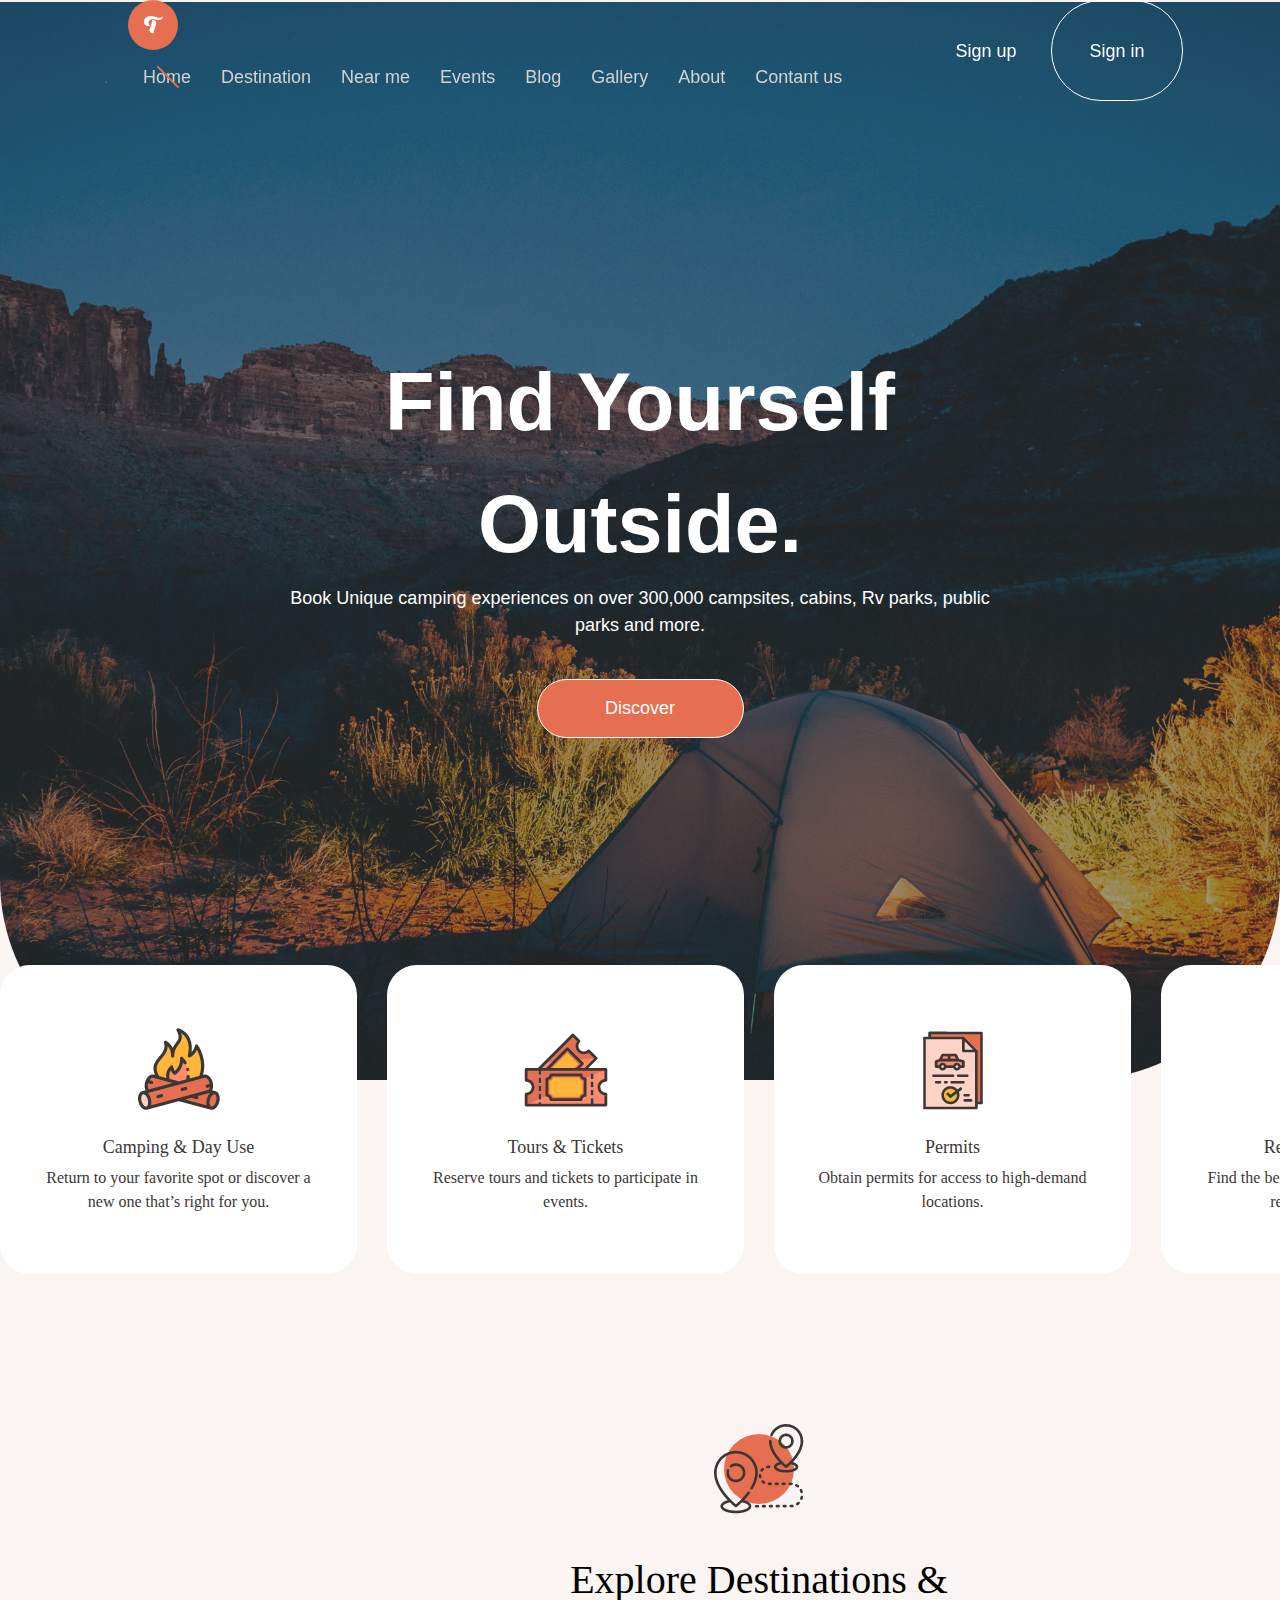
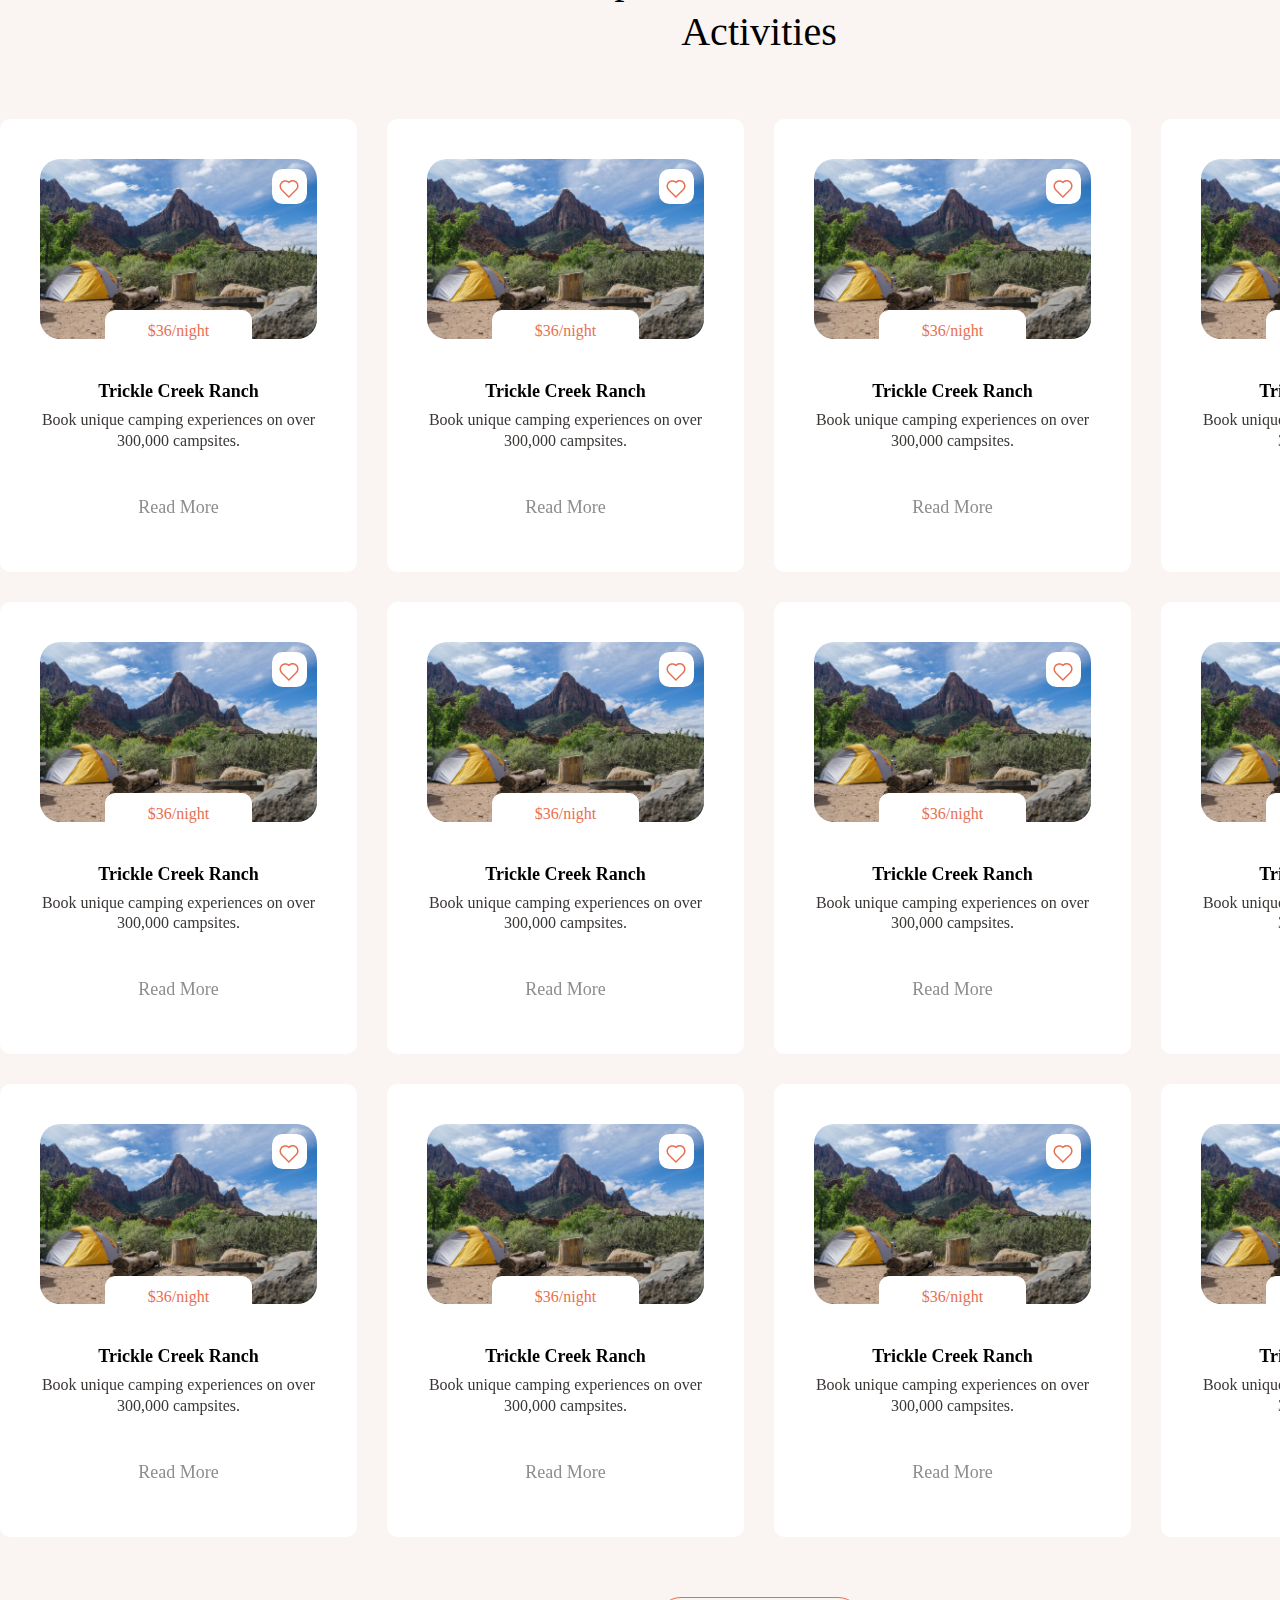
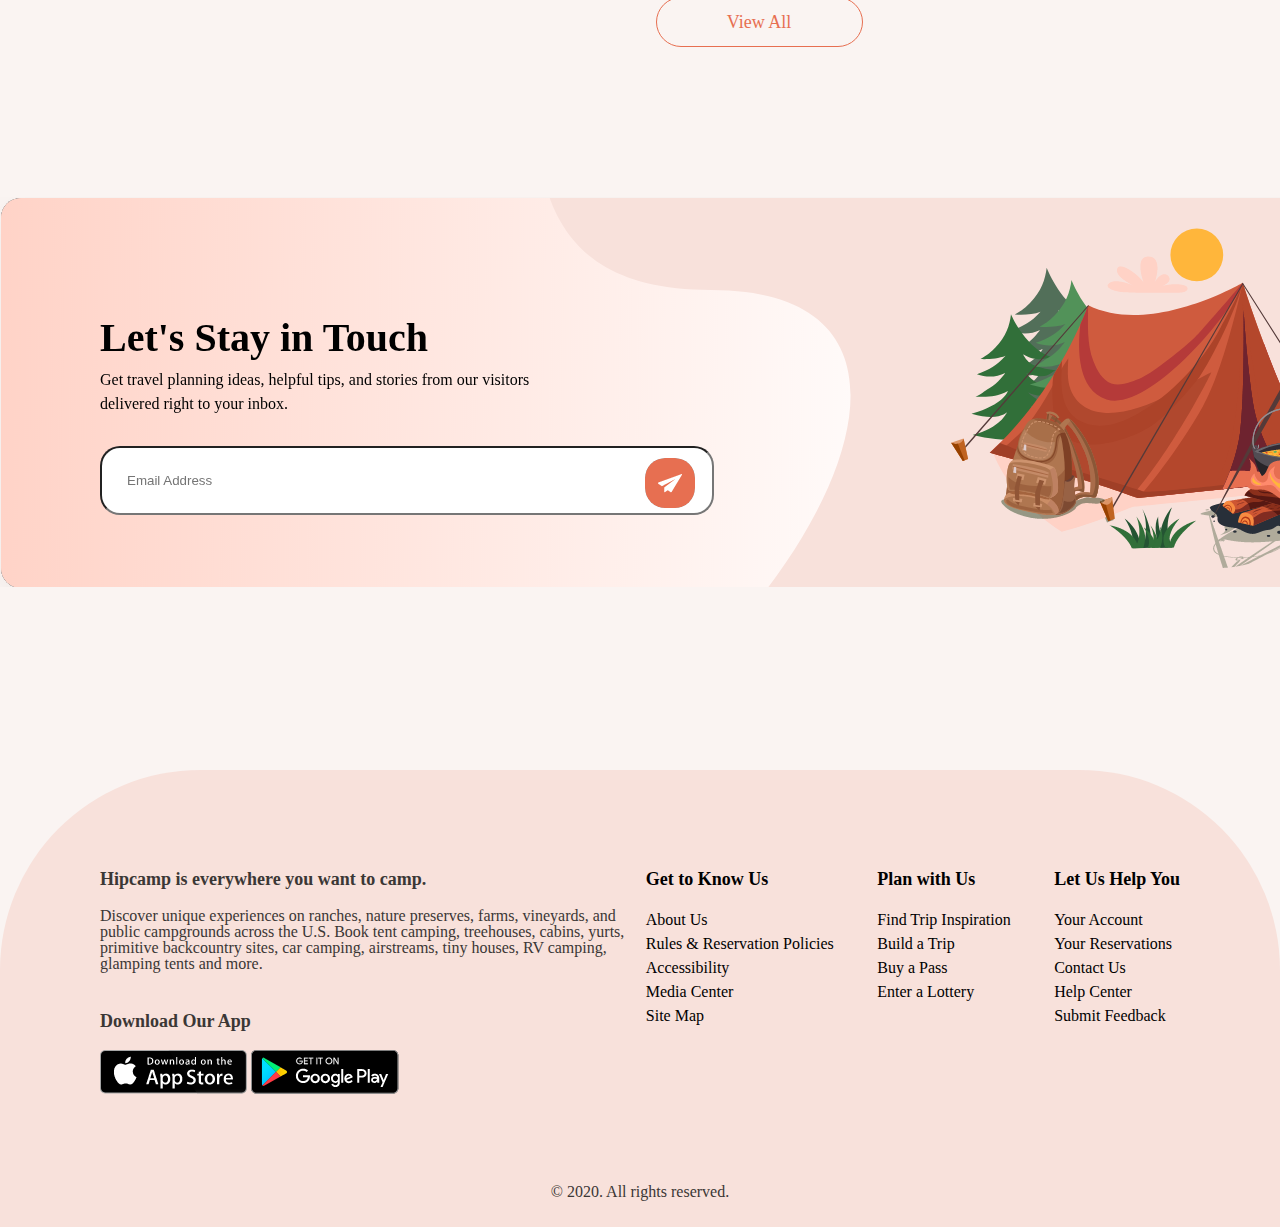
==== page-camping/html/index.html @ b7d540f7 "Add files via upload" ====
<!DOCTYPE html>
<html lang="en">
<head>
    <meta charset="UTF-8">
    <meta name="viewport" content="width=device-width, initial-scale=1.0">
    <title>Page Camping</title>
    <link rel="stylesheet" href="../css/reset.css">
    <link rel="stylesheet" href="../css/style.css">
</head>
<body>
<div class="pjt-wrap">
    <header class="l-head">
        <div class="l-head__container">
            <div class="l-head__list">
                <div class="logo">
                <h1><a href="#" target="_self"><img src="../img/logo.png" alt="img"></a></h1>
                </div>
                <nav class="navi">
                    <ul>
                        <li><a href="#" target="_self" class="active">Home</a></li>
                        <li><a href="#" target="_self">Destination</a></li>
                        <li><a href="#" target="_self">Near me</a></li>
                        <li><a href="#" target="_self">Events</a></li>
                        <li><a href="#" target="_self">Blog</a></li>
                        <li><a href="#" target="_self">Gallery</a></li>
                        <li><a href="#" target="_self">About</a></li>
                        <li><a href="#" target="_self">Contant us</a></li>
                    </ul>
                </nav>
            </div>

            <div class="l-head__sign">
                <div class="c-btn c-btn--signup">
                    <a href="#" target="_self">Sign up</a>
                </div>
                <div class="c-btn c-btn--signin">
                    <a href="#" target="_self">Sign in</a>
                </div>
            </div>
        </div>
    </header>

    <div class="mainvisual">
        <div class="mainvisual__text">
            <h2>Find Yourself Outside.</h2>
            <p>Book Unique camping experiences on over 300,000 campsites, cabins, Rv parks, public parks and more.</p>
            <div class="c-btn c-btn--discover">
                    <a href="#" target="_self">Discover</a>
            </div>
        </div>
    </div>
    <section class="c-content">
        <div class="c-card__inner">
            <div class="c-card__bloc">
                <div class="img-box">
                    <img src="../img/card1.png" alt="img">
                </div>
                <div class="txt-box">
                    <h3>Camping & Day Use</h3>
                    <p>Return to your favorite spot or discover a new one that’s right for you.</p>
                </div>
            </div>
        </div>
        <div class="c-card__inner">
            <div class="c-card__bloc">
                <div class="img-box">
                    <img src="../img/card2.png" alt="img">
                </div>
                <div class="txt-box">
                    <h3>Tours & Tickets</h3>
                    <p>Reserve tours and tickets to participate in events.</p>
                </div>
            </div>
        </div>
        <div class="c-card__inner">
            <div class="c-card__bloc">
                <div class="img-box">
                    <img src="../img/card3.png" alt="img">
                </div>
                <div class="txt-box">
                    <h3>Permits</h3>
                    <p>Obtain permits for access to high-demand locations.</p>
                </div>
            </div>
        </div>
        <div class="c-card__inner">
            <div class="c-card__bloc">
                <div class="img-box">
                    <img src="../img/card4.png" alt="img">
                </div>
                <div class="txt-box">
                    <h3>Recreation Activities</h3>
                    <p>Find the best spots for hunting, fishing & recreational shooting.</p>
                </div>
            </div>
        </div>
    </section>

    <article class="c-wrap-activity">
        <div class="c-card-txt">
            <img src="../img/activity.png" alt="img">  
            <h4>Explore Destinations & Activities</h4>
        </div>
        <section class="c-card-activity">
            <div class="container">
                <div class="container__inner">
                    <div class="img-box">
                        <img src="../img/bg1.png" alt="img">
                        <div class="favorite"><img src="../img/fav.png" alt="img"></div>
                    </div>
                    <div class="txt-box">
                        <p class="price">$36/night</p>
                        <h4>Trickle Creek Ranch</h4>
                        <p>Book unique camping experiences on over 300,000 campsites.</p>
                        <div class="c-btn c-btn--read">
                            <a href="#" target="_self">Read More</a>
                        </div>
                    </div>
                </div>
            </div>
            <div class="container">
                <div class="container__inner">
                    <div class="img-box">
                        <img src="../img/bg1.png" alt="img">
                        <div class="favorite"><img src="../img/fav.png" alt="img"></div>
                    </div>
                    <div class="txt-box">
                        <p class="price">$36/night</p>
                        <h4>Trickle Creek Ranch</h4>
                        <p>Book unique camping experiences on over 300,000 campsites.</p>
                        <div class="c-btn c-btn--read">
                            <a href="#" target="_self">Read More</a>
                        </div>
                    </div>
                </div>
            </div>
            <div class="container">
                <div class="container__inner">
                    <div class="img-box">
                        <img src="../img/bg1.png" alt="img">
                        <div class="favorite"><img src="../img/fav.png" alt="img"></div>
                    </div>
                    <div class="txt-box">
                        <p class="price">$36/night</p>
                        <h4>Trickle Creek Ranch</h4>
                        <p>Book unique camping experiences on over 300,000 campsites.</p>
                        <div class="c-btn c-btn--read">
                            <a href="#" target="_self">Read More</a>
                        </div>
                    </div>
                </div>
            </div>
            <div class="container">
                <div class="container__inner">
                    <div class="img-box">
                        <img src="../img/bg1.png" alt="img">
                        <div class="favorite"><img src="../img/fav.png" alt="img"></div>
                    </div>
                    <div class="txt-box">
                        <p class="price">$36/night</p>
                        <h4>Trickle Creek Ranch</h4>
                        <p>Book unique camping experiences on over 300,000 campsites.</p>
                        <div class="c-btn c-btn--read">
                            <a href="#" target="_self">Read More</a>
                        </div>
                    </div>
                </div>
            </div>

            <div class="container">
                <div class="container__inner">
                    <div class="img-box">
                        <img src="../img/bg1.png" alt="img">
                        <div class="favorite"><img src="../img/fav.png" alt="img"></div>
                    </div>
                    <div class="txt-box">
                        <p class="price">$36/night</p>
                        <h4>Trickle Creek Ranch</h4>
                        <p>Book unique camping experiences on over 300,000 campsites.</p>
                        <div class="c-btn c-btn--read">
                            <a href="#" target="_self">Read More</a>
                        </div>
                    </div>
                </div>
            </div>       
            <div class="container">
                <div class="container__inner">
                    <div class="img-box">
                        <img src="../img/bg1.png" alt="img">
                        <div class="favorite"><img src="../img/fav.png" alt="img"></div>
                    </div>
                    <div class="txt-box">
                        <p class="price">$36/night</p>
                        <h4>Trickle Creek Ranch</h4>
                        <p>Book unique camping experiences on over 300,000 campsites.</p>
                        <div class="c-btn c-btn--read">
                            <a href="#" target="_self">Read More</a>
                        </div>
                    </div>
                </div>
            </div>       
            <div class="container">
                <div class="container__inner">
                    <div class="img-box">
                        <img src="../img/bg1.png" alt="img">
                        <div class="favorite"><img src="../img/fav.png" alt="img"></div>
                    </div>
                    <div class="txt-box">
                        <p class="price">$36/night</p>
                        <h4>Trickle Creek Ranch</h4>
                        <p>Book unique camping experiences on over 300,000 campsites.</p>
                        <div class="c-btn c-btn--read">
                            <a href="#" target="_self">Read More</a>
                        </div>
                    </div>
                </div>
            </div>      
             <div class="container">
                <div class="container__inner">
                    <div class="img-box">
                        <img src="../img/bg1.png" alt="img">
                        <div class="favorite"><img src="../img/fav.png" alt="img"></div>
                    </div>
                    <div class="txt-box">
                        <p class="price">$36/night</p>
                        <h4>Trickle Creek Ranch</h4>
                        <p>Book unique camping experiences on over 300,000 campsites.</p>
                        <div class="c-btn c-btn--read">
                            <a href="#" target="_self">Read More</a>
                        </div>
                    </div>
                </div>
            </div>

            <div class="container">
                <div class="container__inner">
                    <div class="img-box">
                        <img src="../img/bg1.png" alt="img">
                        <div class="favorite"><img src="../img/fav.png" alt="img"></div>
                    </div>
                    <div class="txt-box">
                        <p class="price">$36/night</p>
                        <h4>Trickle Creek Ranch</h4>
                        <p>Book unique camping experiences on over 300,000 campsites.</p>
                        <div class="c-btn c-btn--read">
                            <a href="#" target="_self">Read More</a>
                        </div>
                    </div>
                </div>
            </div>       
            <div class="container">
                <div class="container__inner">
                    <div class="img-box">
                        <img src="../img/bg1.png" alt="img">
                        <div class="favorite"><img src="../img/fav.png" alt="img"></div>
                    </div>
                    <div class="txt-box">
                        <p class="price">$36/night</p>
                        <h4>Trickle Creek Ranch</h4>
                        <p>Book unique camping experiences on over 300,000 campsites.</p>
                        <div class="c-btn c-btn--read">
                            <a href="#" target="_self">Read More</a>
                        </div>
                    </div>
                </div>
            </div>       
            <div class="container">
                <div class="container__inner">
                    <div class="img-box">
                        <img src="../img/bg1.png" alt="img">
                        <div class="favorite"><img src="../img/fav.png" alt="img"></div>
                    </div>
                    <div class="txt-box">
                        <p class="price">$36/night</p>
                        <h4>Trickle Creek Ranch</h4>
                        <p>Book unique camping experiences on over 300,000 campsites.</p>
                        <div class="c-btn c-btn--read">
                            <a href="#" target="_self">Read More</a>
                        </div>
                    </div>
                </div>
            </div>      
             <div class="container">
                <div class="container__inner">
                    <div class="img-box">
                        <img src="../img/bg1.png" alt="img">
                        <div class="favorite"><img src="../img/fav.png" alt="img"></div>
                    </div>
                    <div class="txt-box">
                        <p class="price">$36/night</p>
                        <h4>Trickle Creek Ranch</h4>
                        <p>Book unique camping experiences on over 300,000 campsites.</p>
                        <div class="c-btn c-btn--read">
                            <a href="#" target="_self">Read More</a>
                        </div>
                    </div>
                </div>
            </div>
        </section>
        <section class="c-btn c-btn--view">
            <a href="#" target="_self">View All</a>
        </section>
    </article>

    <section class="email-bloc">
        <div class="c-bloc">
            <img src="../img/bg2.png" alt="img">
            <div class="c-bloc__txt">
                <h5>Let's Stay in Touch</h5>
                <p>Get travel planning ideas, helpful tips, and stories from our visitors delivered right to your inbox.</p>
                <div class="txt-box">
                    <input type="email" placeholder="Email Address">
                    <a href="#" target="_self"><img src="../img/arrow.png" alt="img"></a>
                </div>
            </div>
        </div>
    </section>

    <footer class="l-bloc">
        <div class="l-bloc__inner">
            <div class="bloc-txt">
                <h6>Hipcamp is everywhere you want to camp.</h6>
                <p>Discover unique experiences on ranches, nature preserves, farms, vineyards, and public campgrounds across the U.S. Book tent camping, treehouses, cabins, yurts, primitive backcountry sites, car camping, airstreams, tiny houses, RV camping, glamping tents and more.</p>
                <h6>Download Our App</h6>
                <div class="bloc-txt__app">
                    <a href="#" target="_self"><img src="../img/app1.png" alt="img"></a>
                    <a href="#" target="_self"><img src="../img/app2.png" alt="img"></a>
                </div>
            </div>
            <div class="bloc-list">
                <div class="aboutus">
                    <h6>Get to Know Us</h6>
                    <ul>
                        <li><a href="#" target="_self">About Us</a></li>
                        <li><a href="#" target="_self">Rules & Reservation Policies</a></li>
                        <li><a href="#" target="_self">Accessibility</a></li>
                        <li><a href="#" target="_self">Media Center</a></li>
                        <li> <a href="#" target="_self">Site Map</a></li>
                    </ul>
                </div>

                <div class="planning">
                    <h6>Plan with Us</h6>
                    <ul>
                        <li><a href="#" target="_self">Find Trip Inspiration</a></li>
                        <li><a href="#" target="_self">Build a Trip</a></li>
                        <li><a href="#" target="_self">Buy a Pass</a></li>
                        <li><a href="#" target="_self">Enter a Lottery</a></li>
                        
                    </ul>
                </div>
                <div class="contantus">
                    <h6>Let Us Help You</h6>
                    <ul>
                        <li><a href="#" target="_self">Your Account</a></li>
                        <li><a href="#" target="_self"> Your Reservations</a></li>
                        <li><a href="#" target="_self">Contact Us</a></li>
                        <li><a href="#" target="_self">Help Center</a></li>
                        <li><a href="#" target="_self">Submit Feedback</a></li>
                    </ul>
                </div>
            </div>
        </div>
        <address>© 2020. All rights reserved.</address>                                                                                                   
    </footer>

</div>
</body>
</html>
---- page-camping/css/style.css ----
/* http://meyerweb.com/eric/tools/css/reset/ 
   v2.0 | 20110126
   License: none (public domain)
*/
html, body, div, span, applet, object, iframe,
h1, h2, h3, h4, h5, h6, p, blockquote, pre,
a, abbr, acronym, address, big, cite, code,
del, dfn, em, img, ins, kbd, q, s, samp,
small, strike, strong, sub, sup, tt, var,
b, u, i, center,
dl, dt, dd, ol, ul, li,
fieldset, form, label, legend,
table, caption, tbody, tfoot, thead, tr, th, td,
article, aside, canvas, details, embed,
figure, figcaption, footer, header, hgroup,
menu, nav, output, ruby, section, summary,
time, mark, audio, video {
  margin: 0;
  padding: 0;
  border: 0;
  font-size: 100%;
  font: inherit;
  vertical-align: baseline;
}

/* HTML5 display-role reset for older browsers */
article, aside, details, figcaption, figure,
footer, header, hgroup, menu, nav, section {
  display: block;
}

body {
  line-height: 1;
}

ol, ul {
  list-style: none;
}

blockquote, q {
  quotes: none;
}

blockquote:before, blockquote:after,
q:before, q:after {
  content: "";
  content: none;
}

table {
  border-collapse: collapse;
  border-spacing: 0;
}

.l-head {
  position: fixed;
  justify-content: center;
  align-items: center;
  flex-wrap: wrap;
  width: 100%;
}
.l-head a {
  text-decoration: none;
  color: #D2D2D2;
  font-family: "Roboto", sans-serif;
  font-weight: 400;
  font-size: 18px;
}
.l-head .l-head__container {
  width: 80%;
  justify-content: space-between;
  margin: 0 auto;
  display: flex;
}
.l-head .l-head__container .l-head__list {
  display: flex;
  width: 892px;
  justify-content: space-between;
  flex-wrap: wrap;
}
.l-head .l-head__container .l-head__list .logo {
  width: 50px;
}
.l-head .l-head__container .l-head__list .logo h1 {
  width: 100%;
}
.l-head .l-head__container .l-head__list .navi {
  width: 793px;
}
.l-head .l-head__container .l-head__list .navi ul {
  display: flex;
}
.l-head .l-head__container .l-head__list .navi ul li {
  display: flex;
  align-items: center;
  justify-content: center;
}
.l-head .l-head__container .l-head__list .navi ul li a {
  padding: 15px;
  position: relative;
}
.l-head .l-head__container .l-head__list .navi ul li a:hover {
  color: #fff;
}
.l-head .l-head__container .l-head__list .navi ul li a.active::after {
  content: "";
  position: absolute;
  top: 50%;
  right: 30%;
  width: 30px;
  height: 2px;
  transform: translateY(-50%) rotate(45deg);
  background-color: #E76F51;
}
.l-head .l-head__container .l-head__sign {
  display: flex;
}
.l-head .l-head__container .l-head__sign .c-btn--signup {
  border: 0px;
}
.l-head .l-head__container .l-head__sign .c-btn--signup a {
  color: #fff;
}
.l-head .l-head__container .l-head__sign .c-btn--signin {
  border: 1px solid #fff;
  border-radius: 50px;
}
.l-head .l-head__container .l-head__sign .c-btn--signin a {
  color: #fff;
}

.mainvisual {
  background-image: url(../img/BG.png);
  background-repeat: no-repeat;
  background-size: cover;
  background-position: center;
  height: 1080px;
  width: 100%;
  display: flex;
  justify-content: center;
  align-items: center;
  border-bottom-left-radius: 200px;
  border-bottom-right-radius: 200px;
}
.mainvisual__text {
  max-width: 700px;
  text-align: center;
  line-height: 1.5;
}
.mainvisual__text h2 {
  color: #FFFFFF;
  font-size: 81px;
  font-family: "Archivo", sans-serif;
  font-weight: 900;
}
.mainvisual__text p {
  color: #FFFFFF;
  font-family: "Roboto", sans-serif;
  font-weight: 400;
  font-size: 18px;
  margin-bottom: 40px;
}
.mainvisual__text .c-btn--discover {
  width: 175px;
  background-color: #E76F51;
  border-radius: 30px;
  margin: 0 auto;
}
.mainvisual__text .c-btn--discover a {
  width: 100%;
  text-decoration: none;
  font-family: "Roboto", sans-serif;
  font-weight: 400;
  font-size: 18px;
  color: #fff;
}

.c-btn {
  width: 100px;
  display: flex;
  align-items: center;
  justify-content: center;
  padding: 15px;
  border: 1px solid #fff;
  border-radius: 30px;
}

.c-content {
  width: 1518px;
  display: flex;
  justify-content: space-between;
  margin: -115px auto 150px;
}
.c-content .c-card__inner {
  width: 357px;
  height: 100%;
  background-color: #FFFFFF;
  border-radius: 30px;
}
.c-content .c-card__inner .c-card__bloc {
  padding: 60px 40px;
  margin: 0 auto;
}
.c-content .c-card__inner .c-card__bloc .img-box {
  width: 90px;
  padding-bottom: 20px;
  margin: 0 auto;
}
.c-content .c-card__inner .c-card__bloc .img-box img {
  max-width: 100%;
}
.c-content .c-card__inner .c-card__bloc .txt-box {
  color: #3B3735;
  text-align: center;
}
.c-content .c-card__inner .c-card__bloc .txt-box h3 {
  font-size: 18px;
  margin-bottom: 10px;
}
.c-content .c-card__inner .c-card__bloc .txt-box p {
  font-size: 16px;
  line-height: 1.5;
}

.c-wrap-activity {
  width: 1518px;
  margin: 0 auto;
}
.c-wrap-activity .c-card-txt {
  display: flex;
  flex-direction: column;
  justify-content: center;
  align-items: center;
}
.c-wrap-activity .c-card-txt img {
  max-width: 90px;
  margin-bottom: 40px;
}
.c-wrap-activity .c-card-txt h4 {
  max-width: 408px;
  font-size: 40px;
  margin-bottom: 61px;
  text-align: center;
  line-height: 1.3;
}
.c-wrap-activity .c-card-activity {
  width: 1518px;
  display: flex;
  justify-content: space-between;
  flex-wrap: wrap;
}
.c-wrap-activity .c-card-activity .container {
  width: 357px;
  border-radius: 10px;
  background-color: #FFFFFF;
  margin-bottom: 30px;
}
.c-wrap-activity .c-card-activity .container__inner {
  padding: 40px;
  position: relative;
}
.c-wrap-activity .c-card-activity .container__inner .img-box {
  width: 277px;
}
.c-wrap-activity .c-card-activity .container__inner .img-box img {
  max-width: 277px;
}
.c-wrap-activity .c-card-activity .container__inner .img-box .favorite {
  position: absolute;
  max-width: 40px;
  top: 50px;
  right: 50px;
  border-radius: 30%;
  background-color: #fff;
  display: flex;
  justify-content: center;
  align-items: center;
  padding: 5px;
}
.c-wrap-activity .c-card-activity .container__inner .txt-box {
  text-align: center;
  display: flex;
  justify-content: center;
  align-items: center;
  flex-direction: column;
}
.c-wrap-activity .c-card-activity .container__inner .txt-box .price {
  border: 1px solid #fff;
  width: 125px;
  background-color: #fff;
  position: absolute;
  padding: 10PX;
  margin-top: -180px;
  border-radius: 10px;
  color: #E76F51;
}
.c-wrap-activity .c-card-activity .container__inner .txt-box h4 {
  font-size: 18px;
  font-weight: 900;
  margin-top: 40px;
  margin-bottom: 10px;
}
.c-wrap-activity .c-card-activity .container__inner .txt-box p {
  font-size: 16px;
  font-weight: 400;
  line-height: 1.3;
  margin-bottom: 30px;
  color: #3B3735;
}
.c-wrap-activity .c-card-activity .container__inner .txt-box .c-btn--read {
  width: 155px;
  margin: 0 auto;
  background-color: #fff;
}
.c-wrap-activity .c-card-activity .container__inner .txt-box .c-btn--read a {
  text-decoration: none;
  color: #8D8D8D;
  font-size: 18px;
  font-weight: 500;
}
.c-wrap-activity .c-btn--view {
  width: 175px;
  border: 1px solid #E76F51;
  margin: 30px auto 150px;
}
.c-wrap-activity .c-btn--view a {
  text-decoration: none;
  color: #E76F51;
  font-size: 18px;
  font-weight: 500;
}

.email-bloc {
  width: 1518px;
  margin: 0 auto 180px;
}
.email-bloc .c-bloc {
  position: relative;
}
.email-bloc .c-bloc .c-bloc__txt {
  width: 616px;
  position: absolute;
  top: 111px;
  left: 100px;
  text-align: left;
  line-height: 1.5;
}
.email-bloc .c-bloc .c-bloc__txt h5 {
  font-size: 40px;
  font-weight: 900;
}
.email-bloc .c-bloc .c-bloc__txt p {
  width: 486px;
  font-size: 16px;
  font-weight: 500;
  margin-bottom: 30px;
}
.email-bloc .c-bloc .c-bloc__txt .txt-box {
  position: relative;
  width: 560px;
}
.email-bloc .c-bloc .c-bloc__txt .txt-box input {
  width: 100%;
  padding: 25px;
  border-radius: 20px;
}
.email-bloc .c-bloc .c-bloc__txt .txt-box input:focus {
  outline: none;
}
.email-bloc .c-bloc .c-bloc__txt .txt-box a {
  width: 50px;
  position: absolute;
  top: 12px;
  right: -35px;
}
.email-bloc .c-bloc .c-bloc__txt .txt-box a img {
  width: 100%;
  border-radius: 20px;
}

.l-bloc {
  background-color: #F8E1DB;
  border-top-right-radius: 200px;
  border-top-left-radius: 200px;
}
.l-bloc__inner {
  display: flex;
  justify-content: space-between;
  padding: 100px 100px 60px;
}
.l-bloc__inner h6 {
  font-size: 18px;
  font-weight: 900;
  margin-bottom: 20px;
}
.l-bloc__inner .bloc-txt {
  color: #3B3735;
  width: 613px;
}
.l-bloc__inner .bloc-txt p {
  font-size: 16px;
  font-size: 400;
  margin-bottom: 40px;
}
.l-bloc__inner .bloc-list {
  display: flex;
  width: 600px;
  justify-content: space-between;
}
.l-bloc__inner .bloc-list a {
  text-decoration: none;
  font-size: 16px;
  font-size: 400;
  color: #000;
  line-height: 1.5;
}
.l-bloc address {
  color: #3B3735;
  align-items: center;
  justify-content: center;
  display: flex;
  height: 70px;
}

body {
  background-color: #FAF4F2;
}/*# sourceMappingURL=style.css.map */
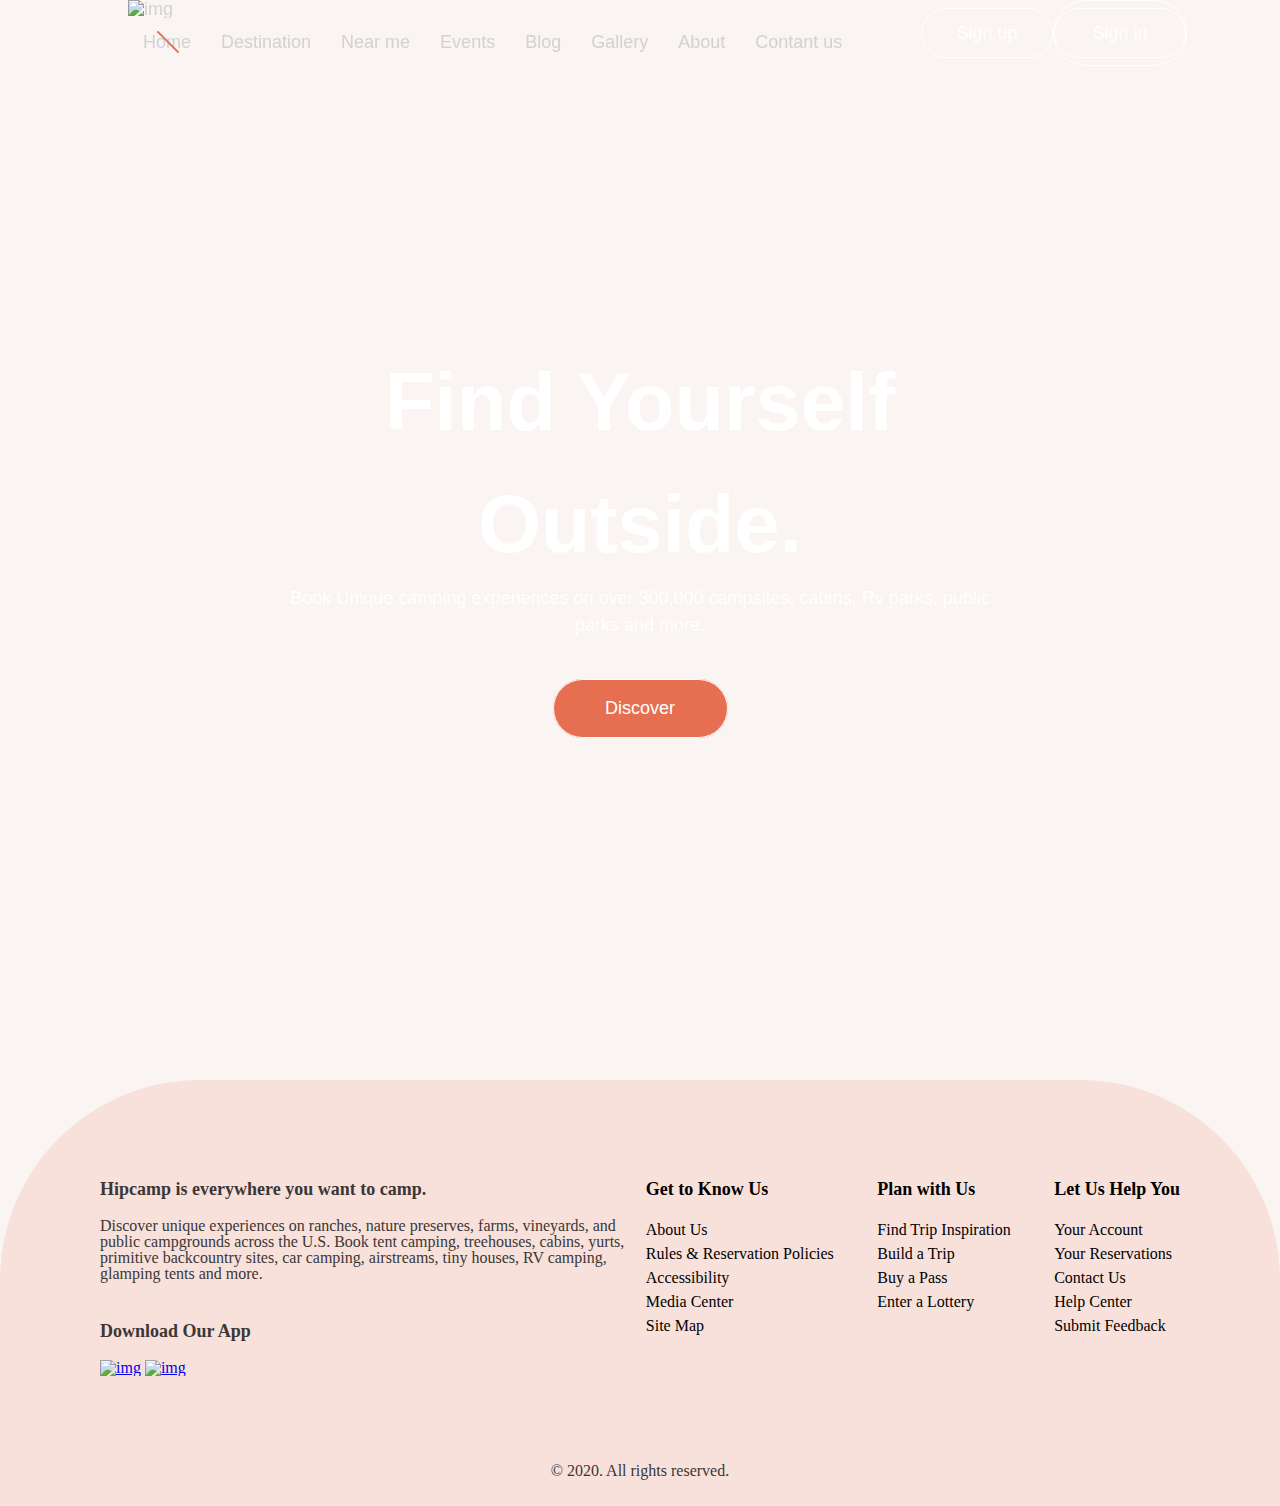
==== commit ea370edb: "Add files via upload" ====
--- a/page-camping/html/index.html
+++ b/page-camping/html/index.html
@@ -4,18 +4,19 @@
     <meta charset="UTF-8">
     <meta name="viewport" content="width=device-width, initial-scale=1.0">
     <title>Page Camping</title>
-    <link rel="stylesheet" href="../css/reset.css">
     <link rel="stylesheet" href="../css/style.css">
+    <link rel="stylesheet" href="https://cdnjs.cloudflare.com/ajax/libs/font-awesome/6.4.2/css/all.min.css" integrity="sha512-z3gLpd7yknf1YoNbCzqRKc4qyor8gaKU1qmn+CShxbuBusANI9QpRohGBreCFkKxLhei6S9CQXFEbbKuqLg0DA==" crossorigin="anonymous" referrerpolicy="no-referrer" />
 </head>
 <body>
 <div class="pjt-wrap">
     <header class="l-head">
+        
         <div class="l-head__container">
             <div class="l-head__list">
-                <div class="logo">
+            <div class="logo">
                 <h1><a href="#" target="_self"><img src="../img/logo.png" alt="img"></a></h1>
                 </div>
-                <nav class="navi">
+                <nav class="navi show-menu">
                     <ul>
                         <li><a href="#" target="_self" class="active">Home</a></li>
                         <li><a href="#" target="_self">Destination</a></li>
@@ -27,8 +28,7 @@
                         <li><a href="#" target="_self">Contant us</a></li>
                     </ul>
                 </nav>
-            </div>
-
+                </div>
             <div class="l-head__sign">
                 <div class="c-btn c-btn--signup">
                     <a href="#" target="_self">Sign up</a>
@@ -36,6 +36,10 @@
                 <div class="c-btn c-btn--signin">
                     <a href="#" target="_self">Sign in</a>
                 </div>
+            </div>
+
+            <div class="menu-bar">
+                <img src="../img/menu.png" alt="img">   
             </div>
         </div>
     </header>
@@ -49,7 +53,7 @@
             </div>
         </div>
     </div>
-    <section class="c-content">
+    <!-- <section class="c-content">
         <div class="c-card__inner">
             <div class="c-card__bloc">
                 <div class="img-box">
@@ -314,9 +318,12 @@
                 </div>
             </div>
         </div>
-    </section>
+    </section> -->
 
     <footer class="l-bloc">
+        <div class="arrow">
+            
+        </div>
         <div class="l-bloc__inner">
             <div class="bloc-txt">
                 <h6>Hipcamp is everywhere you want to camp.</h6>
@@ -363,7 +370,7 @@
         </div>
         <address>© 2020. All rights reserved.</address>                                                                                                   
     </footer>
-
 </div>
+<script src="../js/main.js"> </script>
 </body>
 </html>--- a/page-camping/css/style.css
+++ b/page-camping/css/style.css
@@ -58,6 +58,7 @@
   align-items: center;
   flex-wrap: wrap;
   width: 100%;
+  z-index: 1;
 }
 .l-head a {
   text-decoration: none;
@@ -128,7 +129,65 @@
 .l-head .l-head__container .l-head__sign .c-btn--signin a {
   color: #fff;
 }
-
+.l-head .l-head__container .menu-bar {
+  display: none;
+}
+
+@media screen and (max-width: 800px) {
+  .l-head .l-head__container {
+    width: 98%;
+    position: relative;
+  }
+  .l-head .l-head__container .l-head__list .show-menu {
+    display: none;
+  }
+  .l-head .l-head__container .l-head__list .navi {
+    position: relative;
+    width: 320px;
+    margin-top: 50px;
+    background-color: #000000;
+    border-radius: 20px;
+  }
+  .l-head .l-head__container .l-head__list .navi ul {
+    display: flex;
+    flex-direction: column;
+  }
+  .l-head .l-head__container .l-head__list .navi ul li {
+    display: flex;
+    align-items: center;
+    justify-content: center;
+  }
+  .l-head .l-head__container .l-head__list .navi ul li a {
+    padding: 15px;
+    position: relative;
+  }
+  .l-head .l-head__container .l-head__list .navi ul li a:hover {
+    color: #fff;
+    width: 100%;
+    border: 1px solid #fff;
+    border-radius: 10px;
+    text-align: center;
+  }
+  .l-head .l-head__container .l-head__list .navi ul li a.active::after {
+    content: "";
+    display: none;
+  }
+  .l-head .l-head__container .l-head__sign {
+    display: none;
+  }
+  .l-head .l-head__container .menu-bar {
+    position: absolute;
+    display: flex;
+    width: 50px;
+    height: 50px;
+    background-color: #fff;
+    border-radius: 20px;
+    right: 0;
+  }
+  .l-head .l-head__container .menu-bar img {
+    width: 100%;
+  }
+}
 .mainvisual {
   background-image: url(../img/BG.png);
   background-repeat: no-repeat;
@@ -176,13 +235,17 @@
 }
 
 .c-btn {
+  display: flex;
+  align-items: center;
+  justify-content: center;
+}
+.c-btn a {
   width: 100px;
-  display: flex;
-  align-items: center;
-  justify-content: center;
+  text-align: center;
   padding: 15px;
   border: 1px solid #fff;
   border-radius: 30px;
+  text-decoration: none;
 }
 
 .c-content {
@@ -310,7 +373,7 @@
 .c-wrap-activity .c-card-activity .container__inner .txt-box .c-btn--read {
   width: 155px;
   margin: 0 auto;
-  background-color: #fff;
+  background-color: #8D8D8D;
 }
 .c-wrap-activity .c-card-activity .container__inner .txt-box .c-btn--read a {
   text-decoration: none;
